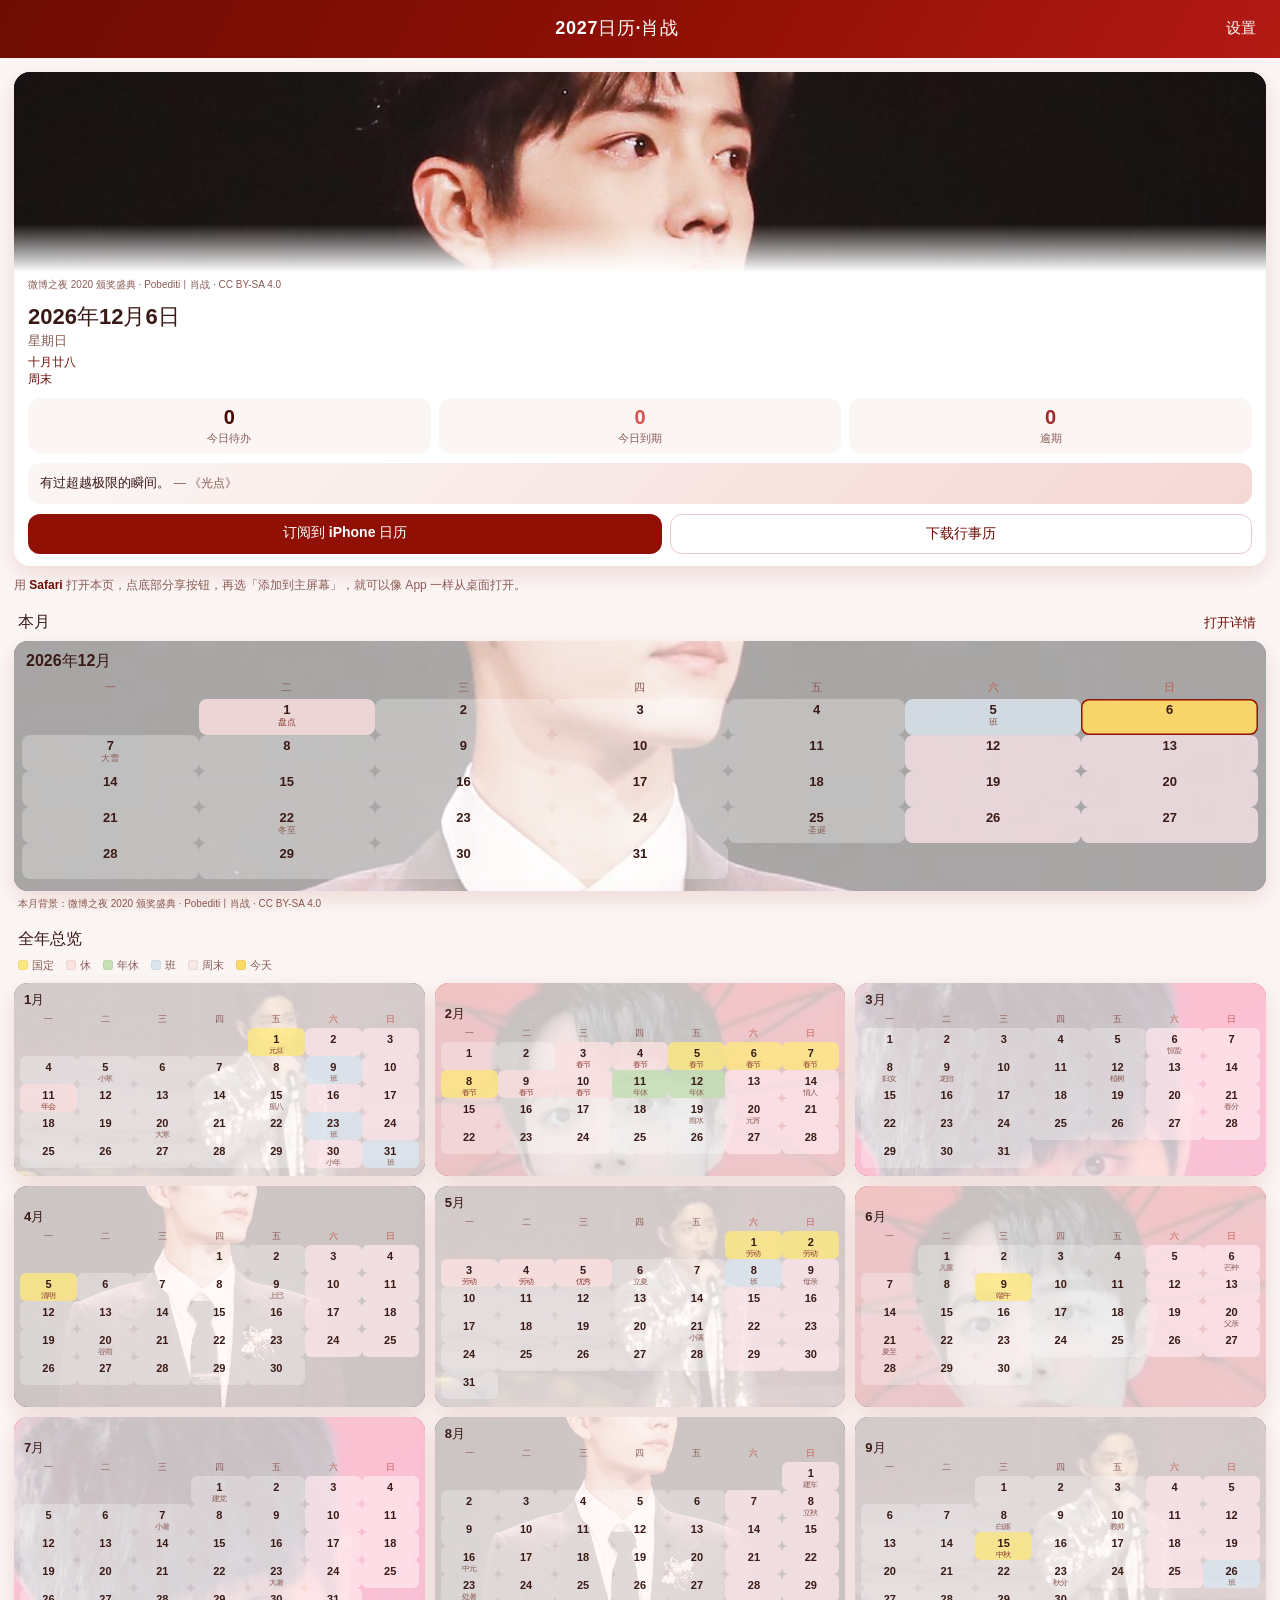
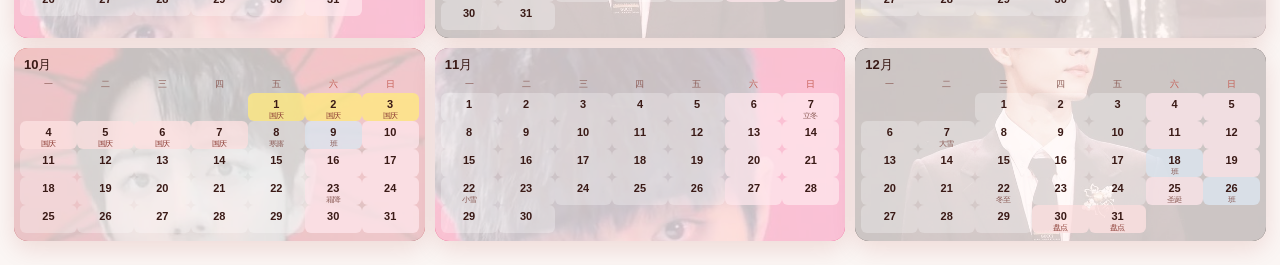
==== index.html @ e88a22da "Add Xiao Zhan themed 2027 calendar PWA Independent copy of the 2027 calendar with a red #911005 them" ====
<!DOCTYPE html>
<html lang="zh-CN">
<head>
  <meta charset="UTF-8">
  <meta name="viewport" content="width=device-width, initial-scale=1, viewport-fit=cover">
  <meta name="apple-mobile-web-app-capable" content="yes">
  <meta name="mobile-web-app-capable" content="yes">
  <meta name="apple-mobile-web-app-status-bar-style" content="black-translucent">
  <meta name="apple-mobile-web-app-title" content="2027日历·肖战">
  <meta name="theme-color" content="#911005">
  <meta name="format-detection" content="telephone=no">
  <meta name="description" content="肖战主题的2027年个人日历：全年总览、农历节气、行事历休班与待办。非官方。">
  <title>2027日历·肖战</title>
  <link rel="manifest" href="./manifest.webmanifest">
  <link rel="apple-touch-icon" href="./icons/apple-touch-icon.png">
  <link rel="icon" type="image/png" sizes="192x192" href="./icons/icon-192.png">
  <link rel="stylesheet" href="./css/app.css">
</head>
<body>
  <div id="app"><div class="boot">正在打开日历…</div></div>
  <script src="./js/app.js" defer></script>
</body>
</html>
---- css/app.css ----
/* 2027日历·肖战 — 应援红 theme, mobile-first */
:root {
  --peach: #911005;
  --coral: #911005;
  --coral-dark: #6E0C04;
  --coral-deep: #4A0803;
  --bg: #FBF6F4;
  --card: #ffffff;
  --text: #3A1A16;
  --muted: #8A5A54;
  --line: #E8D0CC;
  --国定: #FFE97F;
  --休: #FDE2E2;
  --年休: #C6E0B4;
  --班: #DCE6F1;
  --今天: #FFD966;
  --周末: #F8E8E6;
  --high: #D9534F;
  --mid: #E89A3C;
  --low: #9A908C;
  --ok: #3D7A3D;
  --shadow: 0 8px 24px rgba(145, 16, 5, 0.12);
  --safe-top: env(safe-area-inset-top, 0px);
  --safe-bottom: env(safe-area-inset-bottom, 0px);
  --safe-left: env(safe-area-inset-left, 0px);
  --safe-right: env(safe-area-inset-right, 0px);
  --radius: 16px;
  font-synthesis: none;
}

* { box-sizing: border-box; -webkit-tap-highlight-color: transparent; }
html, body { margin: 0; padding: 0; background: var(--bg); color: var(--text);
  font-family: -apple-system, BlinkMacSystemFont, "PingFang SC", "Hiragino Sans GB",
    "Noto Sans SC", "Microsoft YaHei", sans-serif;
  min-height: 100%; }
body { padding: 0; }
button, input, select, textarea {
  font: inherit; color: inherit;
}
button { cursor: pointer; border: 0; background: none; }
a { color: var(--coral-dark); }

.boot {
  min-height: 100vh;
  display: flex; align-items: center; justify-content: center;
  color: var(--muted); letter-spacing: 0.08em;
}

.app {
  min-height: 100vh;
  min-height: 100dvh;
  padding-left: var(--safe-left);
  padding-right: var(--safe-right);
}

/* ===== Header ===== */
.topbar {
  position: sticky; top: 0; z-index: 20;
  background: linear-gradient(120deg, #6E0C04 0%, #911005 55%, #B31A14 100%);
  color: #fff;
  padding: calc(var(--safe-top) + 10px) 16px 12px;
  display: flex; align-items: center; justify-content: space-between;
  gap: 8px;
}
.topbar h1 {
  margin: 0; font-size: 18px; font-weight: 700; letter-spacing: 0.04em;
}
.topbar .btn-icon, .topbar .btn-text {
  color: #fff;
  min-width: 36px; min-height: 36px;
  display: inline-flex; align-items: center; justify-content: center;
  border-radius: 10px;
  font-size: 15px; font-weight: 600;
}
.topbar .btn-text { padding: 0 8px; }
.topbar .btn-icon:active, .topbar .btn-text:active { background: rgba(255,255,255,0.15); }
.topbar .mid {
  display: flex; align-items: center; gap: 10px;
  font-size: 17px; font-weight: 700;
}
.topbar .mid .nav { font-size: 20px; width: 36px; }

.page { padding: 14px 14px calc(24px + var(--safe-bottom)); }

/* ===== Today panel ===== */
.today-card {
  background: var(--card);
  border-radius: var(--radius);
  box-shadow: var(--shadow);
  padding: 0 0 12px;
  display: grid;
  grid-template-columns: 1fr;
  gap: 0;
  overflow: hidden;
}
.today-card .hero {
  position: relative;
  width: 100%;
  height: 200px;
  overflow: hidden;
  background: #2A1830;
}
.today-card .hero img {
  width: 100%;
  height: 100%;
  object-fit: cover;
  display: block;
}
.today-card .hero .fade {
  position: absolute;
  left: 0; right: 0; bottom: 0;
  height: 48px;
  background: linear-gradient(transparent, #fff);
  pointer-events: none;
}
.today-card .credit-line {
  padding: 6px 14px 0;
  font-size: 10px;
  color: var(--muted);
  line-height: 1.4;
}
.today-card .body {
  padding: 12px 14px 0;
  display: grid;
  gap: 10px;
}
.today-card .when .date {
  font-size: 22px; font-weight: 700; line-height: 1.2;
}
.today-card .when .week {
  color: var(--muted); font-size: 13px; margin-top: 2px;
}
.today-card .when .lunar {
  color: var(--coral-dark); font-size: 12px; margin-top: 4px;
}
.stats {
  grid-column: 1 / -1;
  display: grid;
  grid-template-columns: repeat(3, 1fr);
  gap: 8px;
}
.stat {
  background: var(--bg);
  border-radius: 12px;
  text-align: center;
  padding: 8px 4px 7px;
}
.stat b { display: block; font-size: 20px; font-weight: 700; color: var(--coral-deep); line-height: 1.1; }
.stat.due b { color: var(--high); }
.stat.overdue b { color: #9E2A2A; }
.stat span { font-size: 11px; color: var(--muted); }
.quote {
  grid-column: 1 / -1;
  background: linear-gradient(135deg, #FBF6F4, #F5D8D4);
  border-radius: 12px;
  padding: 10px 12px;
  font-size: 13px;
  line-height: 1.55;
  color: #3A1A16;
}
.quote em { font-style: normal; color: var(--muted); font-size: 12px; }
.actions {
  grid-column: 1 / -1;
  display: flex; gap: 8px; flex-wrap: wrap;
}
.btn-primary, .btn-ghost, .btn-danger {
  flex: 1 1 auto;
  text-align: center;
  text-decoration: none;
  border-radius: 12px;
  padding: 10px 12px;
  font-size: 14px;
  font-weight: 600;
}
.btn-primary { background: var(--coral); color: #fff; }
.btn-primary:active { background: var(--coral-dark); }
.btn-ghost { background: #fff; color: var(--coral-dark); border: 1px solid #E8C8C4; }
.btn-danger { background: #FDE2E2; color: #9E2A2A; }

.hint {
  margin: 10px 0 0;
  font-size: 12px;
  color: var(--muted);
  line-height: 1.5;
}
.hint strong { color: var(--coral-dark); font-weight: 600; }

.sec-title {
  margin: 18px 4px 8px;
  display: flex; align-items: baseline; justify-content: space-between;
  font-size: 16px; font-weight: 700;
}
.sec-title a, .sec-title button { font-size: 13px; font-weight: 600; color: var(--coral-dark); }

/* ===== Legend ===== */
.legend {
  display: flex; flex-wrap: wrap; gap: 8px 12px;
  padding: 0 4px 10px;
  font-size: 11px; color: var(--muted);
}
.legend i {
  display: inline-block; width: 10px; height: 10px; border-radius: 3px;
  margin-right: 4px; vertical-align: -1px;
  border: 1px solid rgba(0,0,0,0.06);
}

/* ===== Year grid ===== */
.year-grid {
  display: grid;
  grid-template-columns: 1fr 1fr;
  gap: 10px;
}
@media (min-width: 720px) {
  .year-grid { grid-template-columns: 1fr 1fr 1fr; }
}
.mini {
  background: var(--card);
  border-radius: 14px;
  padding: 8px 6px 8px;
  box-shadow: var(--shadow);
  text-align: left;
  color: inherit;
  width: 100%;
}
.mini:active { transform: scale(0.985); }
.mini .mtitle {
  font-size: 13px; font-weight: 700;
  padding: 0 4px 4px;
  display: flex; justify-content: space-between; align-items: baseline;
}
.mini .mtitle em { font-style: normal; font-weight: 500; font-size: 10px; color: var(--muted); }
.dow, .days {
  display: grid;
  grid-template-columns: repeat(7, 1fr);
  text-align: center;
}
.dow { font-size: 9px; color: var(--muted); padding-bottom: 2px; }
.dow span:nth-child(6), .dow span:nth-child(7),
.month-dow span:nth-child(6), .month-dow span:nth-child(7) { color: #C45A50; }
.mini .cell {
  min-height: 28px;
  border-radius: 6px;
  padding: 1px 0 0;
  position: relative;
}
.mini .cell .n { font-size: 11px; font-weight: 600; line-height: 1.15; }
.mini .cell .lab {
  display: block;
  font-size: 8px;
  line-height: 1.1;
  color: var(--muted);
  transform: scale(0.95);
  white-space: nowrap;
  overflow: hidden;
  text-overflow: clip;
}
.mini .cell.is-muted { opacity: 0; pointer-events: none; }
.mini .cell.has-item::after {
  content: "";
  display: block; width: 4px; height: 4px; border-radius: 50%;
  background: var(--coral); margin: 1px auto 0;
}
.mini .cell.kind-国定 { background: var(--国定); }
.mini .cell.kind-休 { background: var(--休); }
.mini .cell.kind-年休 { background: var(--年休); }
.mini .cell.kind-班 { background: var(--班); }
.mini .cell.kind-周末 { background: var(--周末); }
.mini .cell.is-today {
  box-shadow: inset 0 0 0 1.5px var(--coral);
  background: var(--今天);
}
.mini .cell.kind-休 .lab,
.mini .cell.kind-国定 .lab { color: #8A3A32; }

/* ===== Month view ===== */
.month-wrap { touch-action: pan-y; }
.month-dow {
  display: grid;
  grid-template-columns: repeat(7, 1fr);
  text-align: center;
  font-size: 12px;
  color: var(--muted);
  font-weight: 600;
  padding: 4px 0 6px;
}
.month-grid {
  display: grid;
  grid-template-columns: repeat(7, 1fr);
  gap: 4px;
  background: transparent;
}
.mcell {
  background: var(--card);
  border-radius: 10px;
  min-height: 78px;
  padding: 4px 3px 3px;
  text-align: left;
  color: inherit;
  display: flex; flex-direction: column;
  gap: 1px;
  box-shadow: 0 1px 0 rgba(158, 63, 46, 0.04);
  overflow: hidden;
}
.mcell.is-muted { visibility: hidden; }
.mcell .hd {
  display: flex; align-items: center; justify-content: space-between;
  gap: 2px;
}
.mcell .n { font-size: 13px; font-weight: 700; }
.badge {
  font-size: 9px; font-weight: 700;
  padding: 0 3px; border-radius: 4px; line-height: 1.4;
}
.badge-休, .badge-国定 { background: #F5C6C2; color: #8A2A22; }
.badge-年休 { background: #C6E0B4; color: #2E5E2E; }
.badge-班 { background: #B9CDE0; color: #1F4A73; }
.mcell .lab {
  font-size: 9px; color: var(--coral-deep);
  line-height: 1.2;
  white-space: nowrap; overflow: hidden; text-overflow: ellipsis;
}
.mcell .lab.lunar { color: var(--muted); font-weight: 400; }
.mcell .it {
  font-size: 9px; line-height: 1.25;
  white-space: nowrap; overflow: hidden; text-overflow: ellipsis;
  border-radius: 3px; padding: 0 2px;
}
.mcell .it.imp-高 { color: var(--high); font-weight: 700; }
.mcell .it.imp-中 { color: var(--mid); font-weight: 600; }
.mcell .it.imp-低 { color: var(--low); }
.mcell .it.done { color: var(--low); text-decoration: line-through; }
.mcell .more { font-size: 9px; color: var(--muted); }
.mcell.kind-国定 { background: #FFF6C8; }
.mcell.kind-休 { background: #FDECEC; }
.mcell.kind-年休 { background: #E7F5DC; }
.mcell.kind-班 { background: #E8F0F8; }
.mcell.kind-周末 { background: #FDF0EC; }
.mcell.is-today { box-shadow: inset 0 0 0 2px var(--coral); background: #FFF3C2; }

/* ===== Day sheet ===== */
.backdrop {
  position: fixed; inset: 0; z-index: 40;
  background: rgba(58, 26, 22, 0.45);
  display: flex; align-items: flex-end; justify-content: center;
}
.sheet {
  background: var(--bg);
  width: 100%;
  max-width: 640px;
  max-height: min(92vh, 920px);
  border-radius: 20px 20px 0 0;
  padding: 8px 16px calc(16px + var(--safe-bottom));
  overflow: auto;
  -webkit-overflow-scrolling: touch;
  animation: rise 0.22s ease-out;
}
@keyframes rise {
  from { transform: translateY(24px); opacity: 0.6; }
  to { transform: none; opacity: 1; }
}
.grab {
  width: 40px; height: 4px; border-radius: 2px;
  background: #D4A8A0; margin: 4px auto 8px;
}
.sheet h2 { margin: 0 0 4px; font-size: 20px; }
.sheet .meta { font-size: 13px; color: var(--muted); margin-bottom: 4px; line-height: 1.5; }
.pill {
  display: inline-block;
  font-size: 12px; font-weight: 700;
  padding: 2px 8px; border-radius: 999px;
  margin: 4px 6px 10px 0;
}
.pill-国定 { background: var(--国定); }
.pill-休 { background: var(--休); color: #8A2A22; }
.pill-年休 { background: var(--年休); color: #2E5E2E; }
.pill-班 { background: var(--班); color: #1F4A73; }
.pill-周末 { background: var(--周末); }
.item-card {
  background: var(--card);
  border-radius: 14px;
  padding: 10px 12px;
  margin-bottom: 8px;
  box-shadow: var(--shadow);
}
.item-card .ttl { font-size: 15px; font-weight: 700; }
.item-card .ttl.done { color: var(--low); text-decoration: line-through; font-weight: 600; }
.item-card .sub { font-size: 12px; color: var(--muted); margin-top: 2px; }
.item-card .row-btns { display: flex; gap: 8px; margin-top: 8px; }
.item-card .row-btns button {
  font-size: 13px; font-weight: 600;
  padding: 6px 10px; border-radius: 8px;
  background: var(--bg);
}
.tag-高 { color: var(--high); font-weight: 700; }
.tag-中 { color: var(--mid); font-weight: 700; }
.tag-低 { color: var(--low); font-weight: 700; }

.form { display: flex; flex-direction: column; gap: 8px; margin-top: 8px; }
.form label { font-size: 12px; color: var(--muted); display: flex; flex-direction: column; gap: 4px; }
.form input, .form select, .form textarea {
  background: #fff;
  border: 1px solid var(--line);
  border-radius: 10px;
  padding: 10px 12px;
  font-size: 16px; /* avoid iOS zoom */
}
.form textarea { min-height: 72px; resize: vertical; }
.form .pair { display: grid; grid-template-columns: 1fr 1fr; gap: 8px; }
.empty { color: var(--muted); font-size: 13px; padding: 8px 0 12px; }

/* settings */
.settings .block {
  background: var(--card);
  border-radius: var(--radius);
  padding: 14px;
  margin-bottom: 10px;
  box-shadow: var(--shadow);
}
.settings h3 { margin: 0 0 8px; font-size: 15px; }
.settings p { margin: 0 0 8px; font-size: 13px; color: var(--muted); line-height: 1.55; }
.settings ul { margin: 0; padding-left: 1.2em; font-size: 13px; color: var(--muted); line-height: 1.55; }
.toast {
  position: fixed; left: 50%; bottom: calc(24px + var(--safe-bottom));
  transform: translateX(-50%);
  background: #3A1A16; color: #fff;
  padding: 8px 14px; border-radius: 999px;
  font-size: 13px; z-index: 80;
  animation: rise 0.2s ease-out;
}

.err {
  padding: 40px 20px;
  text-align: center;
  color: var(--muted);
}

/* 本月 featured mini calendar */
.this-month {
  margin: 0 0 6px;
}
.this-month .mini {
  padding: 10px 8px 12px;
}
.this-month .mini .mtitle {
  font-size: 16px;
  padding: 0 4px 8px;
}
.this-month .dow { font-size: 11px; padding-bottom: 4px; }
.this-month .mini .cell { min-height: 36px; border-radius: 8px; }
.this-month .mini .cell .n { font-size: 13px; }
.this-month .mini .cell .lab { font-size: 9px; transform: none; }

/* ===== Month card concert photo backgrounds ===== */
.mini.has-photo,
.month-wrap.has-photo {
  position: relative;
  overflow: hidden;
  background-color: #fff;
  background-size: cover;
  background-repeat: no-repeat;
}
.mini.has-photo::before,
.month-wrap.has-photo::before {
  content: "";
  position: absolute;
  inset: 0;
  background: rgba(255, 255, 255, 0.72);
  pointer-events: none;
  z-index: 0;
}
.mini.has-photo > *,
.month-wrap.has-photo > * {
  position: relative;
  z-index: 1;
}
/* 全年总览小卡：白膜稍厚，日期更清楚 */
.year-grid .mini.has-photo::before {
  background: rgba(255, 248, 246, 0.78);
}
/* 本月大卡：照片更透一点 */
.this-month .mini.has-photo::before {
  background: rgba(255, 255, 255, 0.62);
}
.mini.has-photo .cell {
  background: rgba(255, 255, 255, 0.28);
}
.mini.has-photo .cell.kind-国定 { background: rgba(255, 233, 127, 0.78); }
.mini.has-photo .cell.kind-休 { background: rgba(253, 226, 226, 0.80); }
.mini.has-photo .cell.kind-年休 { background: rgba(198, 224, 180, 0.80); }
.mini.has-photo .cell.kind-班 { background: rgba(220, 230, 241, 0.80); }
.mini.has-photo .cell.kind-周末 { background: rgba(255, 232, 238, 0.72); }
.mini.has-photo .cell.is-today {
  background: rgba(255, 217, 102, 0.92);
}

.month-wrap.has-photo {
  border-radius: var(--radius);
  padding: 10px 8px 12px;
  box-shadow: var(--shadow);
}
.month-wrap.has-photo::before {
  background: rgba(255, 255, 255, 0.66);
}
.month-wrap.has-photo .mcell {
  background: rgba(255, 255, 255, 0.42);
  box-shadow: 0 1px 0 rgba(190, 78, 104, 0.06);
}
.month-wrap.has-photo .mcell.kind-国定 { background: rgba(255, 246, 200, 0.82); }
.month-wrap.has-photo .mcell.kind-休 { background: rgba(253, 236, 236, 0.84); }
.month-wrap.has-photo .mcell.kind-年休 { background: rgba(231, 245, 220, 0.84); }
.month-wrap.has-photo .mcell.kind-班 { background: rgba(232, 240, 248, 0.84); }
.month-wrap.has-photo .mcell.kind-周末 { background: rgba(255, 232, 238, 0.76); }
.month-wrap.has-photo .mcell.is-today { background: rgba(255, 243, 194, 0.94); }

.month-photo-credit {
  margin: 6px 4px 0;
  font-size: 10px;
  color: var(--muted);
  line-height: 1.4;
}
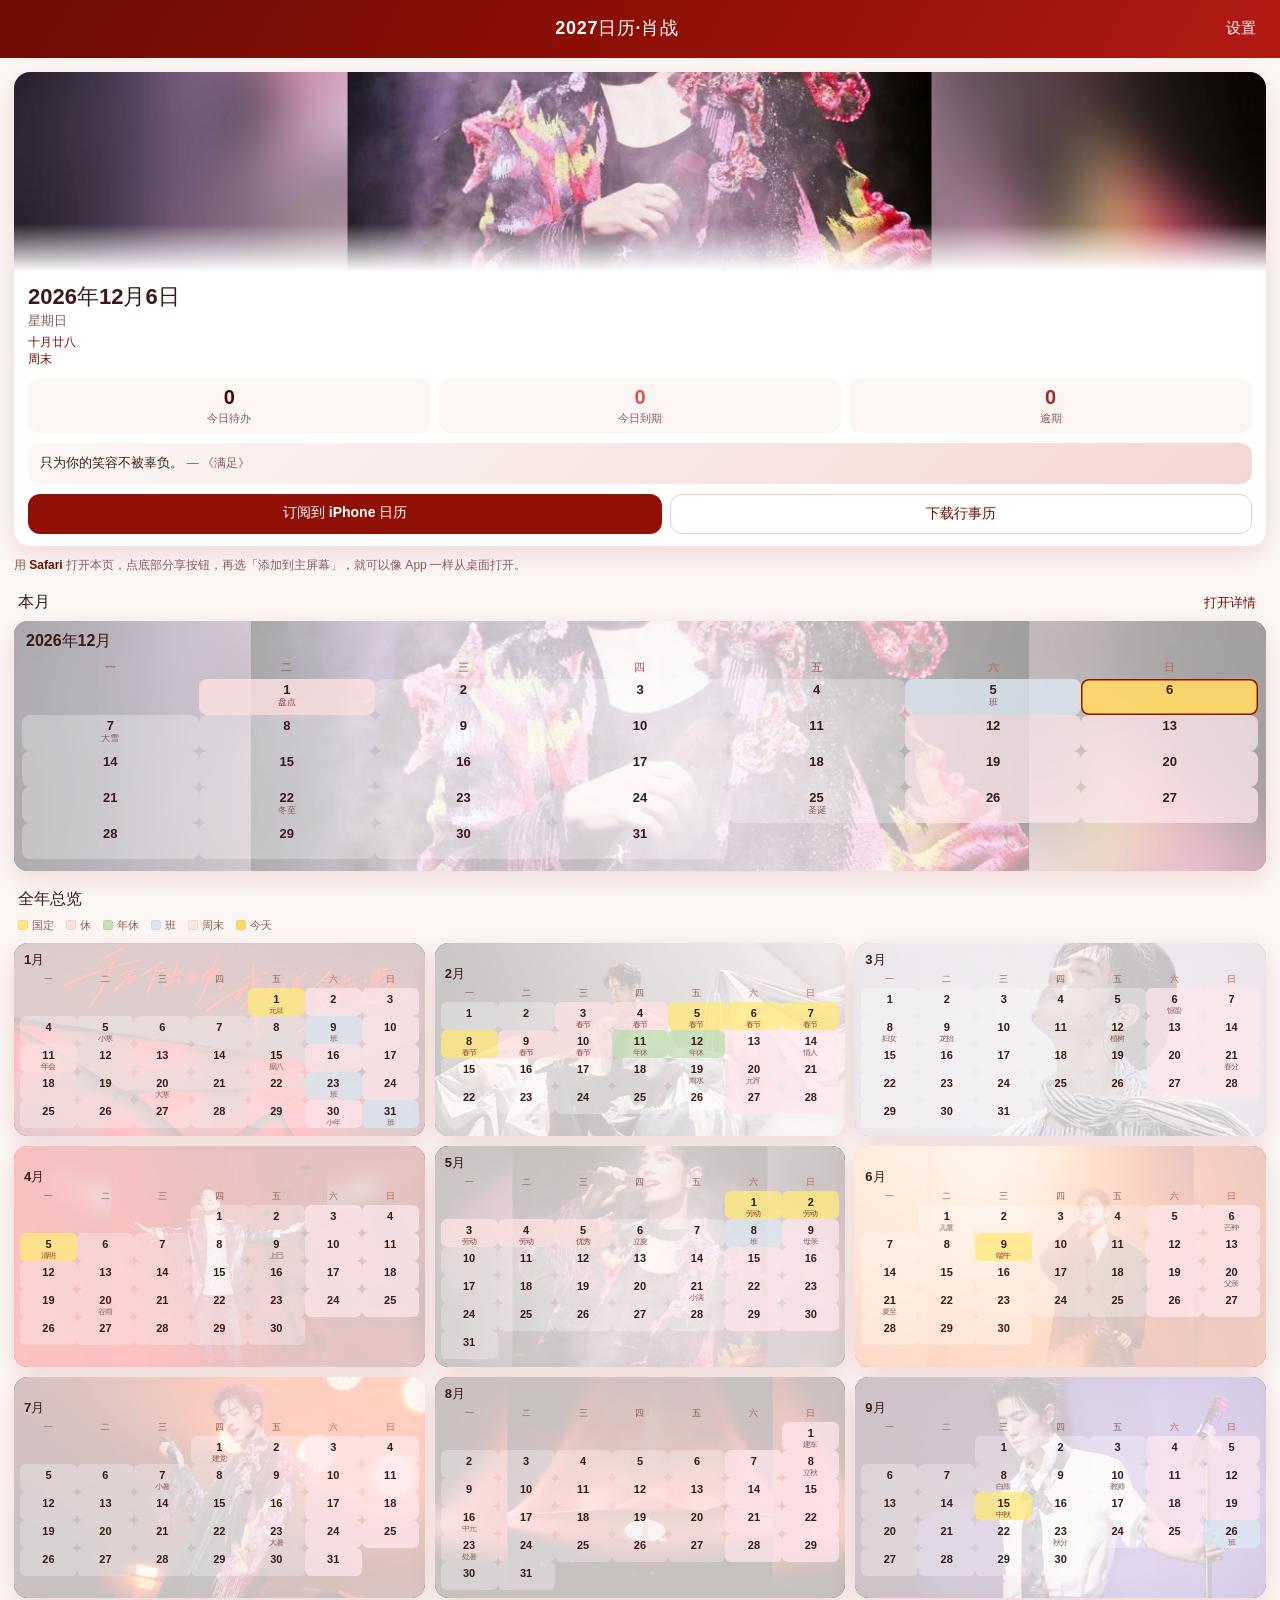
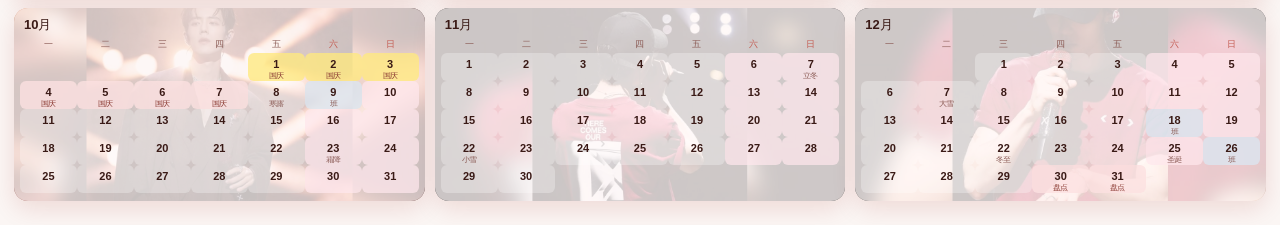
==== commit 3326d211: "Use a concert-photo app icon and a fixed monthly home hero Replace the Weibo Night icon with a face " ====
--- a/index.html
+++ b/index.html
@@ -13,6 +13,8 @@
   <title>2027日历·肖战</title>
   <link rel="manifest" href="./manifest.webmanifest">
   <link rel="apple-touch-icon" href="./icons/apple-touch-icon.png">
+  <link rel="icon" href="./icons/favicon.ico" sizes="any">
+  <link rel="icon" type="image/png" sizes="32x32" href="./icons/favicon-32.png">
   <link rel="icon" type="image/png" sizes="192x192" href="./icons/icon-192.png">
   <link rel="stylesheet" href="./css/app.css">
 </head>
--- a/css/app.css
+++ b/css/app.css
@@ -104,6 +104,7 @@
   width: 100%;
   height: 100%;
   object-fit: cover;
+  object-position: center;
   display: block;
 }
 .today-card .hero .fade {
@@ -457,6 +458,7 @@
   overflow: hidden;
   background-color: #fff;
   background-size: cover;
+  background-position: center;
   background-repeat: no-repeat;
 }
 .mini.has-photo::before,
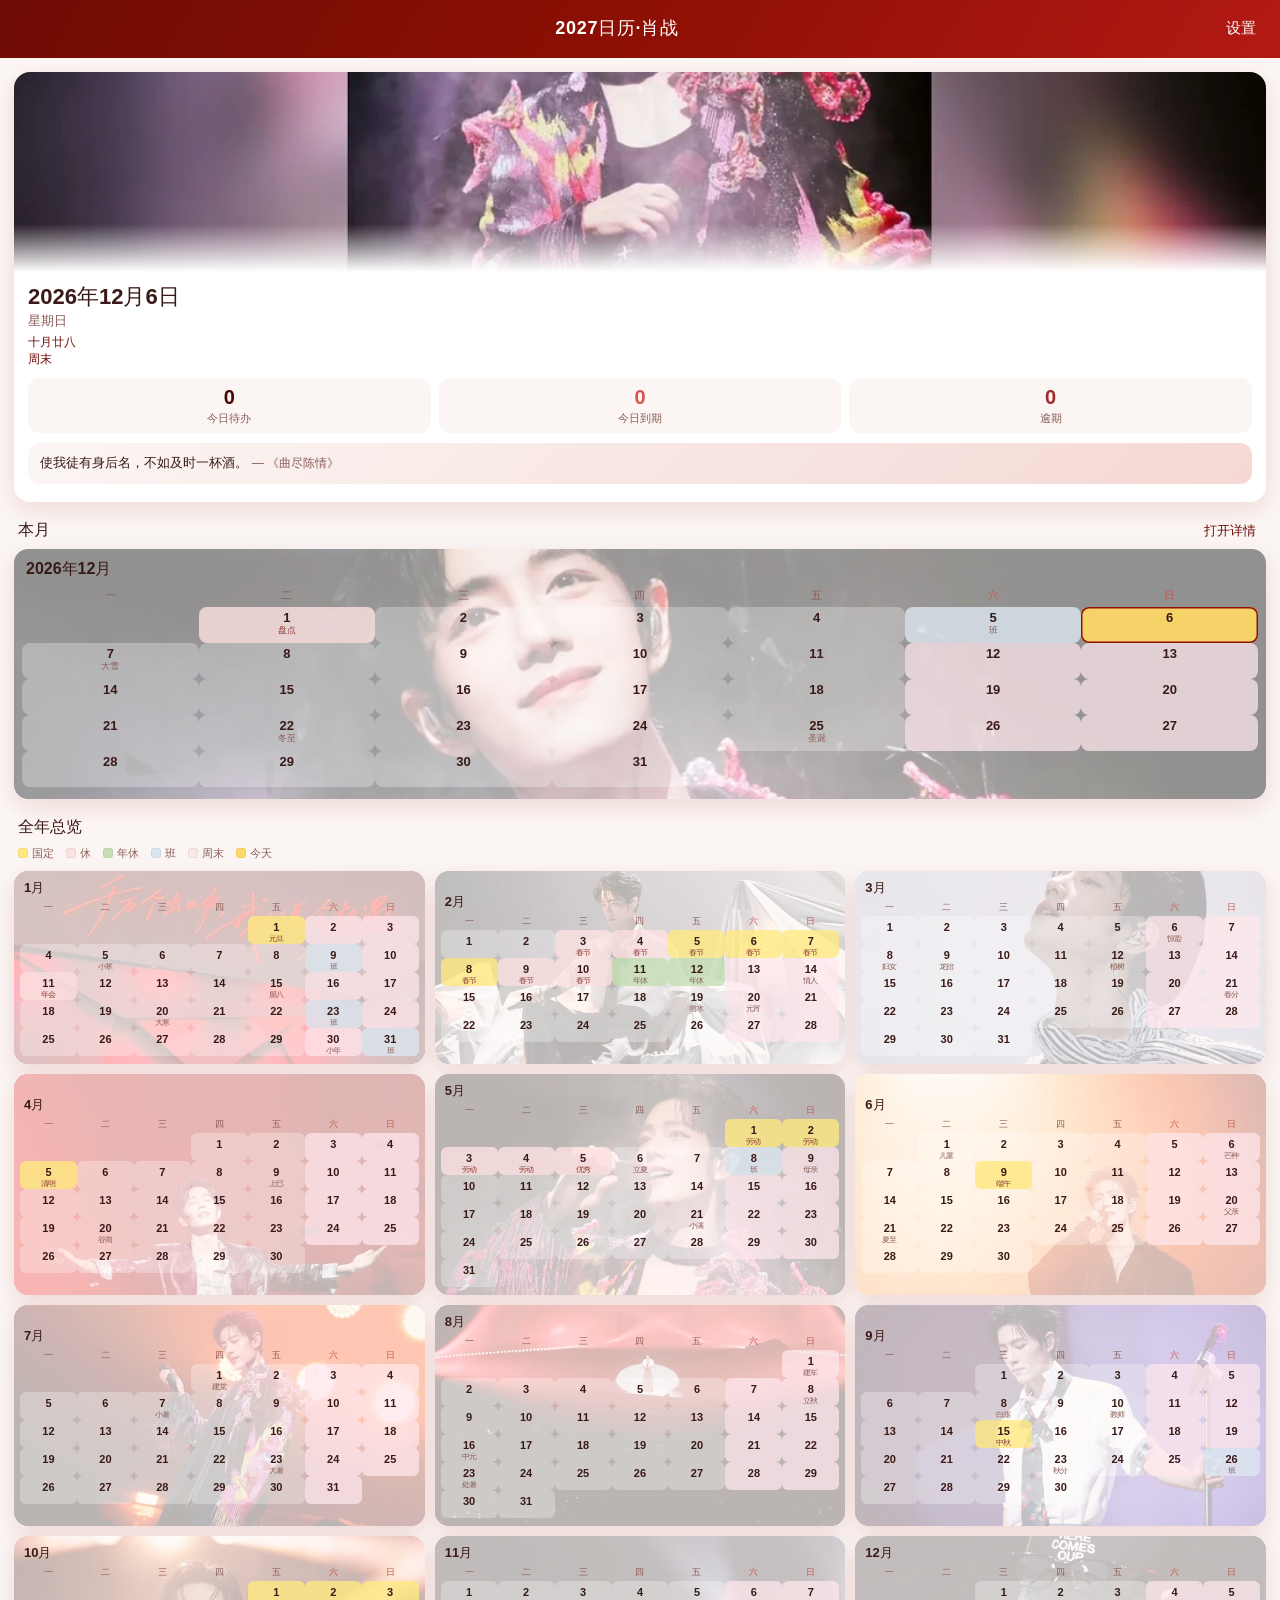
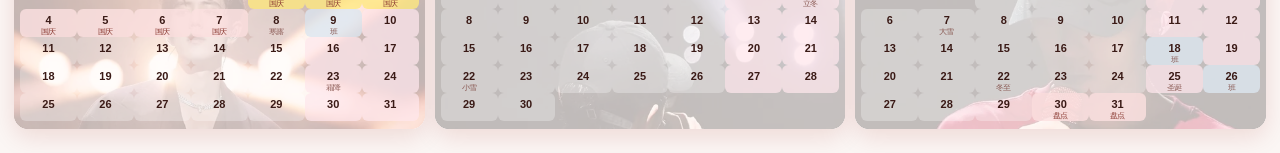
==== commit 83270cc8: "Speed up first load with smaller photos and a slim SW cache Month cards were 1600px JPEGs all reques" ====
--- a/index.html
+++ b/index.html
@@ -15,7 +15,7 @@
   <link rel="apple-touch-icon" href="./icons/apple-touch-icon.png">
   <link rel="icon" href="./icons/favicon.ico" sizes="any">
   <link rel="icon" type="image/png" sizes="32x32" href="./icons/favicon-32.png">
-  <link rel="icon" type="image/png" sizes="192x192" href="./icons/icon-192.png">
+  <link rel="icon" type="image/webp" sizes="192x192" href="./icons/icon-192.webp">
   <link rel="stylesheet" href="./css/app.css">
 </head>
 <body>
--- a/css/app.css
+++ b/css/app.css
@@ -121,7 +121,7 @@
   line-height: 1.4;
 }
 .today-card .body {
-  padding: 12px 14px 0;
+  padding: 12px 14px 6px;
   display: grid;
   gap: 10px;
 }
@@ -158,6 +158,7 @@
   font-size: 13px;
   line-height: 1.55;
   color: #3A1A16;
+  cursor: pointer;
 }
 .quote em { font-style: normal; color: var(--muted); font-size: 12px; }
 .actions {
@@ -185,6 +186,7 @@
   line-height: 1.5;
 }
 .hint strong { color: var(--coral-dark); font-weight: 600; }
+.settings .hint { margin-top: 12px; }
 
 .sec-title {
   margin: 18px 4px 8px;
@@ -452,36 +454,46 @@
 .this-month .mini .cell .lab { font-size: 9px; transform: none; }
 
 /* ===== Month card concert photo backgrounds ===== */
+/* Restored to the original pre-426ad65 washes, then eased ~5% so a little color shows through. */
 .mini.has-photo,
 .month-wrap.has-photo {
   position: relative;
   overflow: hidden;
   background-color: #fff;
-  background-size: cover;
-  background-position: center;
-  background-repeat: no-repeat;
+}
+.mini.has-photo > img.photo-bg,
+.month-wrap.has-photo > img.photo-bg {
+  position: absolute;
+  inset: 0;
+  width: 100%;
+  height: 100%;
+  object-fit: cover;
+  z-index: 0;
+  pointer-events: none;
+  border: 0;
+  border-radius: inherit;
 }
 .mini.has-photo::before,
 .month-wrap.has-photo::before {
   content: "";
   position: absolute;
   inset: 0;
-  background: rgba(255, 255, 255, 0.72);
+  background: rgba(255, 255, 255, 0.67);
   pointer-events: none;
-  z-index: 0;
-}
-.mini.has-photo > *,
-.month-wrap.has-photo > * {
+  z-index: 1;
+}
+.mini.has-photo > *:not(.photo-bg),
+.month-wrap.has-photo > *:not(.photo-bg) {
   position: relative;
-  z-index: 1;
+  z-index: 2;
 }
 /* 全年总览小卡：白膜稍厚，日期更清楚 */
 .year-grid .mini.has-photo::before {
-  background: rgba(255, 248, 246, 0.78);
+  background: rgba(255, 248, 246, 0.73);
 }
 /* 本月大卡：照片更透一点 */
 .this-month .mini.has-photo::before {
-  background: rgba(255, 255, 255, 0.62);
+  background: rgba(255, 255, 255, 0.57);
 }
 .mini.has-photo .cell {
   background: rgba(255, 255, 255, 0.28);
@@ -493,6 +505,7 @@
 .mini.has-photo .cell.kind-周末 { background: rgba(255, 232, 238, 0.72); }
 .mini.has-photo .cell.is-today {
   background: rgba(255, 217, 102, 0.92);
+  box-shadow: inset 0 0 0 1.5px var(--coral);
 }
 
 .month-wrap.has-photo {
@@ -501,7 +514,7 @@
   box-shadow: var(--shadow);
 }
 .month-wrap.has-photo::before {
-  background: rgba(255, 255, 255, 0.66);
+  background: rgba(255, 255, 255, 0.61);
 }
 .month-wrap.has-photo .mcell {
   background: rgba(255, 255, 255, 0.42);
@@ -512,7 +525,10 @@
 .month-wrap.has-photo .mcell.kind-年休 { background: rgba(231, 245, 220, 0.84); }
 .month-wrap.has-photo .mcell.kind-班 { background: rgba(232, 240, 248, 0.84); }
 .month-wrap.has-photo .mcell.kind-周末 { background: rgba(255, 232, 238, 0.76); }
-.month-wrap.has-photo .mcell.is-today { background: rgba(255, 243, 194, 0.94); }
+.month-wrap.has-photo .mcell.is-today {
+  background: rgba(255, 243, 194, 0.94);
+  box-shadow: inset 0 0 0 2px var(--coral);
+}
 
 .month-photo-credit {
   margin: 6px 4px 0;
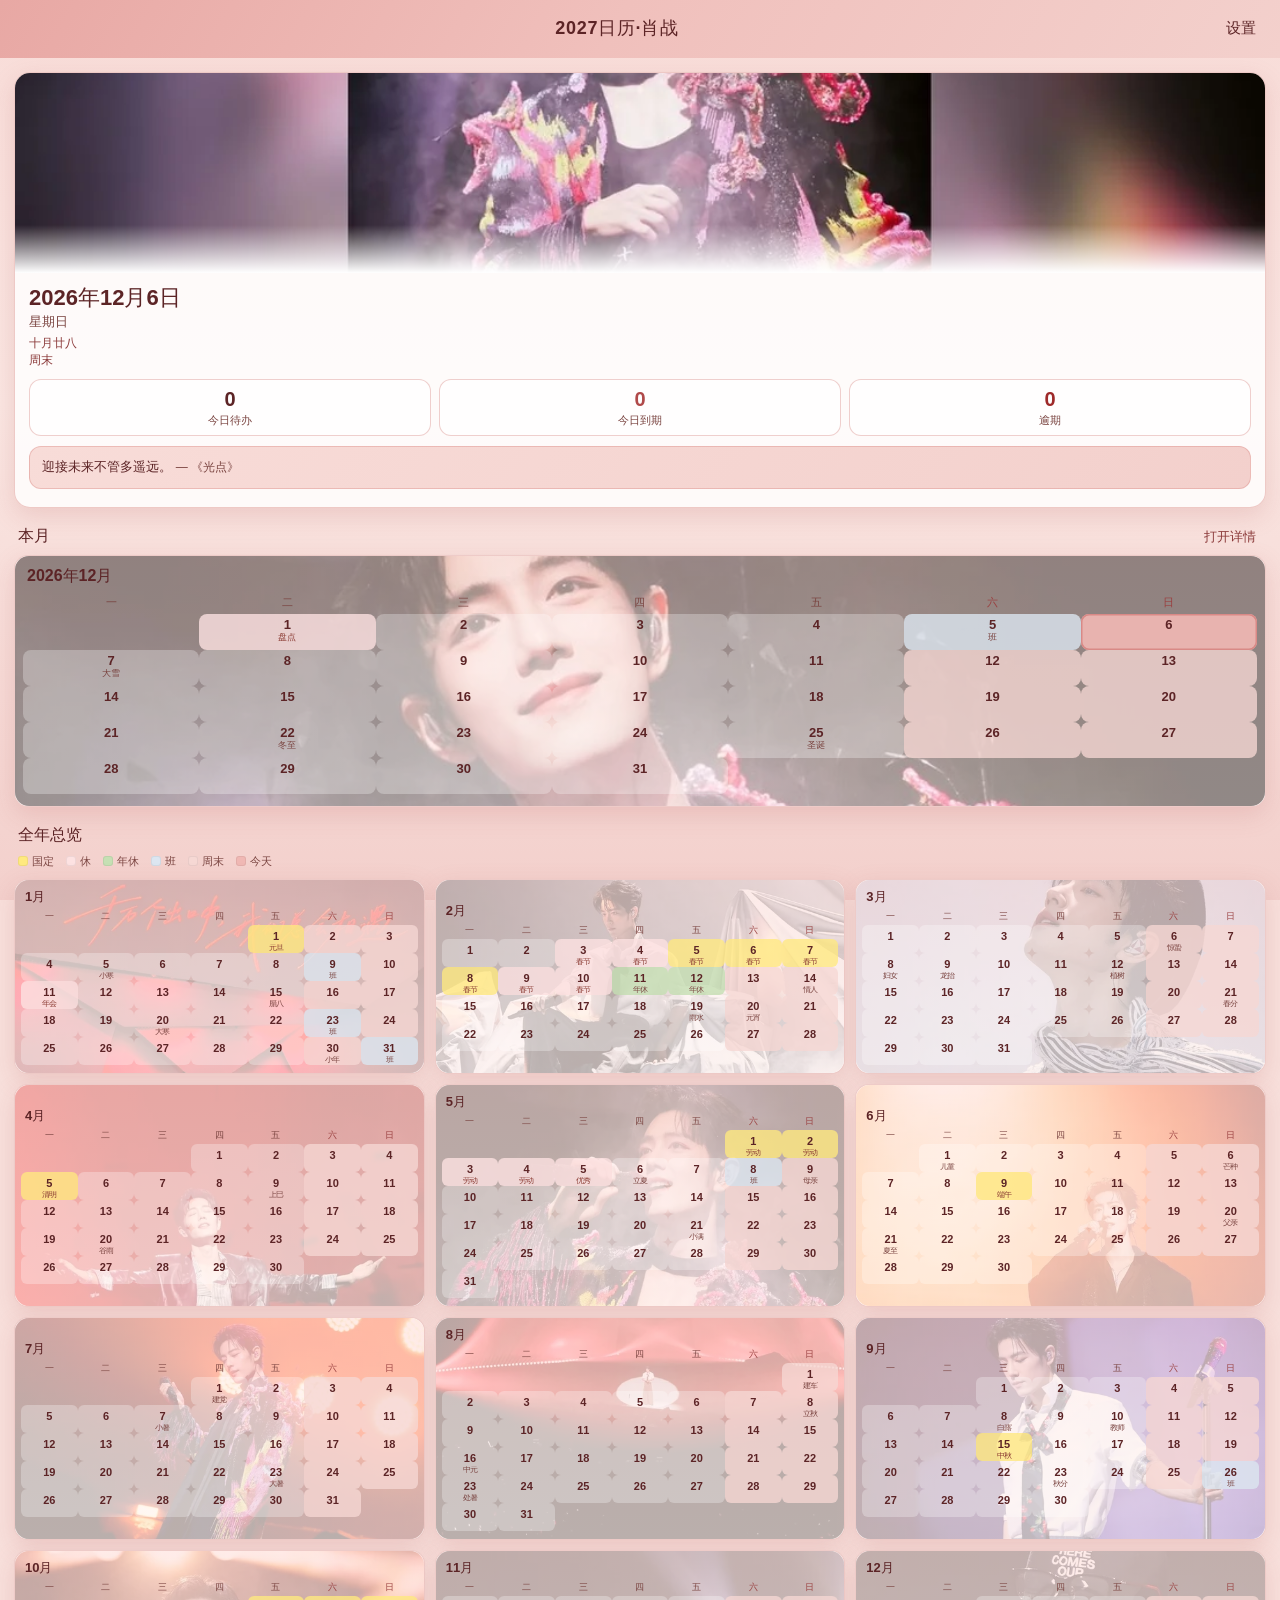
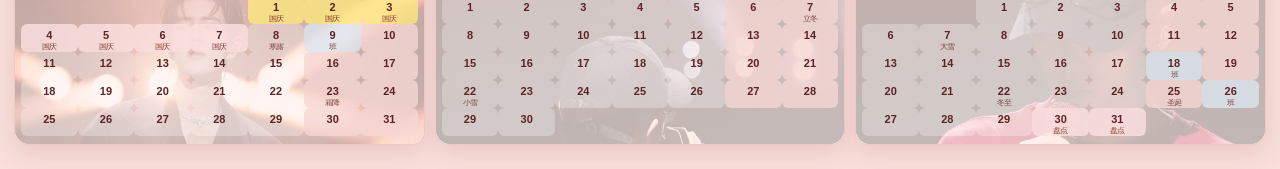
==== commit 6ed7d837: "Wash the 战日历 UI in a soft pale red. Use the same full-page tint as 橹穆, but in a gentle rose-red: pal" ====
--- a/index.html
+++ b/index.html
@@ -7,7 +7,7 @@
   <meta name="mobile-web-app-capable" content="yes">
   <meta name="apple-mobile-web-app-status-bar-style" content="black-translucent">
   <meta name="apple-mobile-web-app-title" content="2027日历·肖战">
-  <meta name="theme-color" content="#911005">
+  <meta name="theme-color" content="#D98986">
   <meta name="format-detection" content="telephone=no">
   <meta name="description" content="肖战主题的2027年个人日历：全年总览、农历节气、行事历休班与待办。非官方。">
   <title>2027日历·肖战</title>
--- a/css/app.css
+++ b/css/app.css
@@ -1,25 +1,26 @@
-/* 2027日历·肖战 — 应援红 theme, mobile-first */
+/* 2027日历·肖战 — 淡红 theme, mobile-first */
 :root {
-  --peach: #911005;
-  --coral: #911005;
-  --coral-dark: #6E0C04;
-  --coral-deep: #4A0803;
-  --bg: #FBF6F4;
-  --card: #ffffff;
-  --text: #3A1A16;
-  --muted: #8A5A54;
-  --line: #E8D0CC;
+  --peach: #F0C0BC;
+  --coral: #D98986;
+  --coral-dark: #8B3A3A;
+  --coral-deep: #5C2426;
+  --bg: #F8E0DC;
+  --card: rgba(255, 255, 255, 0.82);
+  --card-border: rgba(224, 160, 156, 0.55);
+  --text: #5C2426;
+  --muted: #7A4440;
+  --line: #E8C0BC;
   --国定: #FFE97F;
   --休: #FDE2E2;
   --年休: #C6E0B4;
   --班: #DCE6F1;
-  --今天: #FFD966;
-  --周末: #F8E8E6;
-  --high: #D9534F;
+  --今天: #F0B8B4;
+  --周末: #F6D8D4;
+  --high: #B04A4A;
   --mid: #E89A3C;
-  --low: #9A908C;
+  --low: #8A7A78;
   --ok: #3D7A3D;
-  --shadow: 0 8px 24px rgba(145, 16, 5, 0.12);
+  --shadow: 0 8px 24px rgba(184, 90, 86, 0.18);
   --safe-top: env(safe-area-inset-top, 0px);
   --safe-bottom: env(safe-area-inset-bottom, 0px);
   --safe-left: env(safe-area-inset-left, 0px);
@@ -29,7 +30,10 @@
 }
 
 * { box-sizing: border-box; -webkit-tap-highlight-color: transparent; }
-html, body { margin: 0; padding: 0; background: var(--bg); color: var(--text);
+html, body { margin: 0; padding: 0; color: var(--text);
+  background-color: var(--bg);
+  background-image: linear-gradient(180deg, #F8DCD8 0%, #FAE6E2 45%, #F3D0CC 100%);
+  background-attachment: fixed;
   font-family: -apple-system, BlinkMacSystemFont, "PingFang SC", "Hiragino Sans GB",
     "Noto Sans SC", "Microsoft YaHei", sans-serif;
   min-height: 100%; }
@@ -56,8 +60,8 @@
 /* ===== Header ===== */
 .topbar {
   position: sticky; top: 0; z-index: 20;
-  background: linear-gradient(120deg, #6E0C04 0%, #911005 55%, #B31A14 100%);
-  color: #fff;
+  background: linear-gradient(120deg, #E8A8A4 0%, #F0C0BC 48%, #F3D0CC 100%);
+  color: #5C2426;
   padding: calc(var(--safe-top) + 10px) 16px 12px;
   display: flex; align-items: center; justify-content: space-between;
   gap: 8px;
@@ -66,14 +70,14 @@
   margin: 0; font-size: 18px; font-weight: 700; letter-spacing: 0.04em;
 }
 .topbar .btn-icon, .topbar .btn-text {
-  color: #fff;
+  color: #5C2426;
   min-width: 36px; min-height: 36px;
   display: inline-flex; align-items: center; justify-content: center;
   border-radius: 10px;
   font-size: 15px; font-weight: 600;
 }
 .topbar .btn-text { padding: 0 8px; }
-.topbar .btn-icon:active, .topbar .btn-text:active { background: rgba(255,255,255,0.15); }
+.topbar .btn-icon:active, .topbar .btn-text:active { background: rgba(92, 36, 38, 0.10); }
 .topbar .mid {
   display: flex; align-items: center; gap: 10px;
   font-size: 17px; font-weight: 700;
@@ -85,6 +89,7 @@
 /* ===== Today panel ===== */
 .today-card {
   background: var(--card);
+  border: 1px solid var(--card-border);
   border-radius: var(--radius);
   box-shadow: var(--shadow);
   padding: 0 0 12px;
@@ -98,7 +103,7 @@
   width: 100%;
   height: 200px;
   overflow: hidden;
-  background: #2A1830;
+  background: #C97A76;
 }
 .today-card .hero img {
   width: 100%;
@@ -141,7 +146,8 @@
   gap: 8px;
 }
 .stat {
-  background: var(--bg);
+  background: rgba(255, 255, 255, 0.72);
+  border: 1px solid rgba(224, 160, 156, 0.50);
   border-radius: 12px;
   text-align: center;
   padding: 8px 4px 7px;
@@ -152,12 +158,13 @@
 .stat span { font-size: 11px; color: var(--muted); }
 .quote {
   grid-column: 1 / -1;
-  background: linear-gradient(135deg, #FBF6F4, #F5D8D4);
+  background: linear-gradient(135deg, #F8DCD8, #F3D0CC);
+  border: 1px solid rgba(217, 137, 134, 0.40);
   border-radius: 12px;
   padding: 10px 12px;
   font-size: 13px;
   line-height: 1.55;
-  color: #3A1A16;
+  color: var(--text);
   cursor: pointer;
 }
 .quote em { font-style: normal; color: var(--muted); font-size: 12px; }
@@ -174,9 +181,12 @@
   font-size: 14px;
   font-weight: 600;
 }
-.btn-primary { background: var(--coral); color: #fff; }
-.btn-primary:active { background: var(--coral-dark); }
-.btn-ghost { background: #fff; color: var(--coral-dark); border: 1px solid #E8C8C4; }
+.btn-primary {
+  background: linear-gradient(120deg, #E8A8A4 0%, #F0C0BC 100%);
+  color: #5C2426;
+}
+.btn-primary:active { filter: brightness(0.96); }
+.btn-ghost { background: rgba(255, 255, 255, 0.88); color: var(--coral-deep); border: 1px solid #E8A8A4; }
 .btn-danger { background: #FDE2E2; color: #9E2A2A; }
 
 .hint {
@@ -218,6 +228,7 @@
 }
 .mini {
   background: var(--card);
+  border: 1px solid var(--card-border);
   border-radius: 14px;
   padding: 8px 6px 8px;
   box-shadow: var(--shadow);
@@ -239,7 +250,7 @@
 }
 .dow { font-size: 9px; color: var(--muted); padding-bottom: 2px; }
 .dow span:nth-child(6), .dow span:nth-child(7),
-.month-dow span:nth-child(6), .month-dow span:nth-child(7) { color: #C45A50; }
+.month-dow span:nth-child(6), .month-dow span:nth-child(7) { color: #9A4040; }
 .mini .cell {
   min-height: 28px;
   border-radius: 6px;
@@ -337,17 +348,17 @@
 .mcell.kind-休 { background: #FDECEC; }
 .mcell.kind-年休 { background: #E7F5DC; }
 .mcell.kind-班 { background: #E8F0F8; }
-.mcell.kind-周末 { background: #FDF0EC; }
-.mcell.is-today { box-shadow: inset 0 0 0 2px var(--coral); background: #FFF3C2; }
+.mcell.kind-周末 { background: #F6D8D4; }
+.mcell.is-today { box-shadow: inset 0 0 0 2px #D98986; background: #F0B8B4; }
 
 /* ===== Day sheet ===== */
 .backdrop {
   position: fixed; inset: 0; z-index: 40;
-  background: rgba(58, 26, 22, 0.45);
+  background: rgba(92, 36, 38, 0.40);
   display: flex; align-items: flex-end; justify-content: center;
 }
 .sheet {
-  background: var(--bg);
+  background: linear-gradient(180deg, #FAE6E2 0%, #F8DCD8 100%);
   width: 100%;
   max-width: 640px;
   max-height: min(92vh, 920px);
@@ -363,7 +374,7 @@
 }
 .grab {
   width: 40px; height: 4px; border-radius: 2px;
-  background: #D4A8A0; margin: 4px auto 8px;
+  background: linear-gradient(90deg, #E8A8A4, #F0C0BC); margin: 4px auto 8px;
 }
 .sheet h2 { margin: 0 0 4px; font-size: 20px; }
 .sheet .meta { font-size: 13px; color: var(--muted); margin-bottom: 4px; line-height: 1.5; }
@@ -380,6 +391,7 @@
 .pill-周末 { background: var(--周末); }
 .item-card {
   background: var(--card);
+  border: 1px solid var(--card-border);
   border-radius: 14px;
   padding: 10px 12px;
   margin-bottom: 8px;
@@ -392,7 +404,7 @@
 .item-card .row-btns button {
   font-size: 13px; font-weight: 600;
   padding: 6px 10px; border-radius: 8px;
-  background: var(--bg);
+  background: rgba(248, 220, 216, 0.9);
 }
 .tag-高 { color: var(--high); font-weight: 700; }
 .tag-中 { color: var(--mid); font-weight: 700; }
@@ -414,6 +426,7 @@
 /* settings */
 .settings .block {
   background: var(--card);
+  border: 1px solid var(--card-border);
   border-radius: var(--radius);
   padding: 14px;
   margin-bottom: 10px;
@@ -425,7 +438,7 @@
 .toast {
   position: fixed; left: 50%; bottom: calc(24px + var(--safe-bottom));
   transform: translateX(-50%);
-  background: #3A1A16; color: #fff;
+  background: #5C2426; color: #fff;
   padding: 8px 14px; border-radius: 999px;
   font-size: 13px; z-index: 80;
   animation: rise 0.2s ease-out;
@@ -478,7 +491,7 @@
   content: "";
   position: absolute;
   inset: 0;
-  background: rgba(255, 255, 255, 0.67);
+  background: linear-gradient(180deg, rgba(255, 228, 224, 0.67), rgba(255, 240, 236, 0.67));
   pointer-events: none;
   z-index: 1;
 }
@@ -489,11 +502,11 @@
 }
 /* 全年总览小卡：白膜稍厚，日期更清楚 */
 .year-grid .mini.has-photo::before {
-  background: rgba(255, 248, 246, 0.73);
+  background: linear-gradient(180deg, rgba(255, 228, 224, 0.73), rgba(255, 240, 236, 0.73));
 }
 /* 本月大卡：照片更透一点 */
 .this-month .mini.has-photo::before {
-  background: rgba(255, 255, 255, 0.57);
+  background: linear-gradient(180deg, rgba(255, 228, 224, 0.57), rgba(255, 240, 236, 0.57));
 }
 .mini.has-photo .cell {
   background: rgba(255, 255, 255, 0.28);
@@ -502,32 +515,33 @@
 .mini.has-photo .cell.kind-休 { background: rgba(253, 226, 226, 0.80); }
 .mini.has-photo .cell.kind-年休 { background: rgba(198, 224, 180, 0.80); }
 .mini.has-photo .cell.kind-班 { background: rgba(220, 230, 241, 0.80); }
-.mini.has-photo .cell.kind-周末 { background: rgba(255, 232, 238, 0.72); }
+.mini.has-photo .cell.kind-周末 { background: rgba(246, 216, 212, 0.78); }
 .mini.has-photo .cell.is-today {
-  background: rgba(255, 217, 102, 0.92);
-  box-shadow: inset 0 0 0 1.5px var(--coral);
+  background: rgba(240, 184, 180, 0.92);
+  box-shadow: inset 0 0 0 1.5px #D98986;
 }
 
 .month-wrap.has-photo {
   border-radius: var(--radius);
   padding: 10px 8px 12px;
   box-shadow: var(--shadow);
+  border: 1px solid var(--card-border);
 }
 .month-wrap.has-photo::before {
-  background: rgba(255, 255, 255, 0.61);
+  background: linear-gradient(180deg, rgba(255, 228, 224, 0.61), rgba(255, 240, 236, 0.61));
 }
 .month-wrap.has-photo .mcell {
   background: rgba(255, 255, 255, 0.42);
-  box-shadow: 0 1px 0 rgba(190, 78, 104, 0.06);
+  box-shadow: 0 1px 0 rgba(217, 137, 134, 0.16);
 }
 .month-wrap.has-photo .mcell.kind-国定 { background: rgba(255, 246, 200, 0.82); }
 .month-wrap.has-photo .mcell.kind-休 { background: rgba(253, 236, 236, 0.84); }
 .month-wrap.has-photo .mcell.kind-年休 { background: rgba(231, 245, 220, 0.84); }
 .month-wrap.has-photo .mcell.kind-班 { background: rgba(232, 240, 248, 0.84); }
-.month-wrap.has-photo .mcell.kind-周末 { background: rgba(255, 232, 238, 0.76); }
+.month-wrap.has-photo .mcell.kind-周末 { background: rgba(246, 216, 212, 0.82); }
 .month-wrap.has-photo .mcell.is-today {
-  background: rgba(255, 243, 194, 0.94);
-  box-shadow: inset 0 0 0 2px var(--coral);
+  background: rgba(240, 184, 180, 0.94);
+  box-shadow: inset 0 0 0 2px #D98986;
 }
 
 .month-photo-credit {
